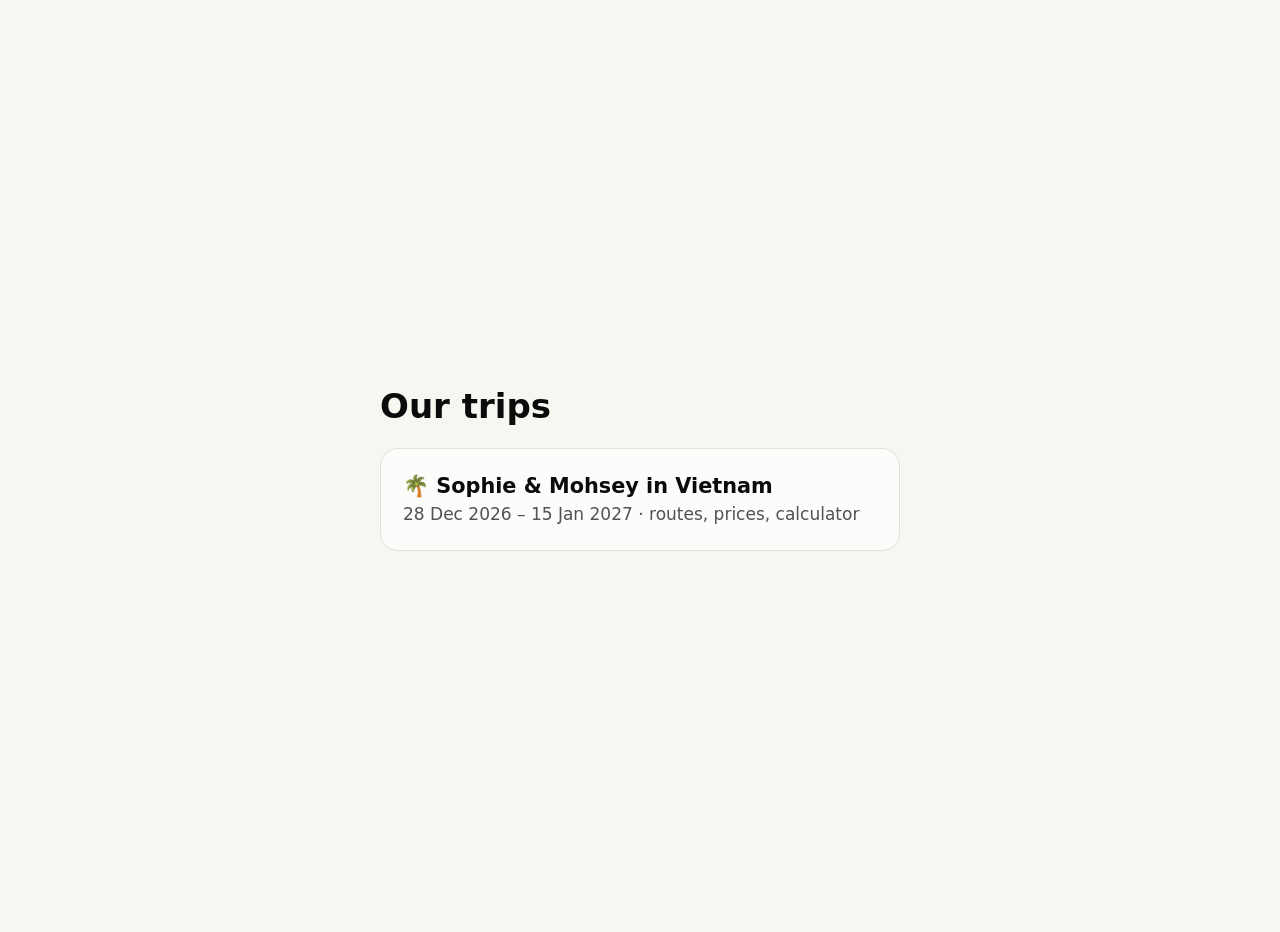
==== index.html @ b3d0525c "Add Sophie & Mohsey in Vietnam trip planner Static site with re-checked prices, airline comparison, " ====
<!doctype html>
<html lang="en"><head><meta charset="utf-8"><meta name="viewport" content="width=device-width, initial-scale=1">
<title>Our trips</title><meta name="robots" content="noindex">
<style>
:root{color-scheme:light dark}
body{margin:0;min-height:100dvh;display:grid;place-items:center;font:17px/1.5 system-ui,sans-serif;background:#f7f6f1;color:#0b0b0b;padding:16px}
@media(prefers-color-scheme:dark){body{background:#0d0d0d;color:#f0efec}a.card{background:#1a1a19!important;border-color:#2c2c2a!important}}
main{max-width:520px;width:100%}h1{margin:0 0 16px}
a.card{display:block;text-decoration:none;color:inherit;background:#fcfcfb;border:1px solid #e1e0d9;border-radius:18px;padding:22px}
a.card:hover{border-color:#0f7c72}a.card b{font-size:1.3rem}a.card span{display:block;opacity:.7}
</style></head>
<body><main><h1>Our trips</h1>
<a class="card" href="vietnam/"><b>🌴 Sophie &amp; Mohsey in Vietnam</b><span>28 Dec 2026 – 15 Jan 2027 · routes, prices, calculator</span></a>
</main></body></html>
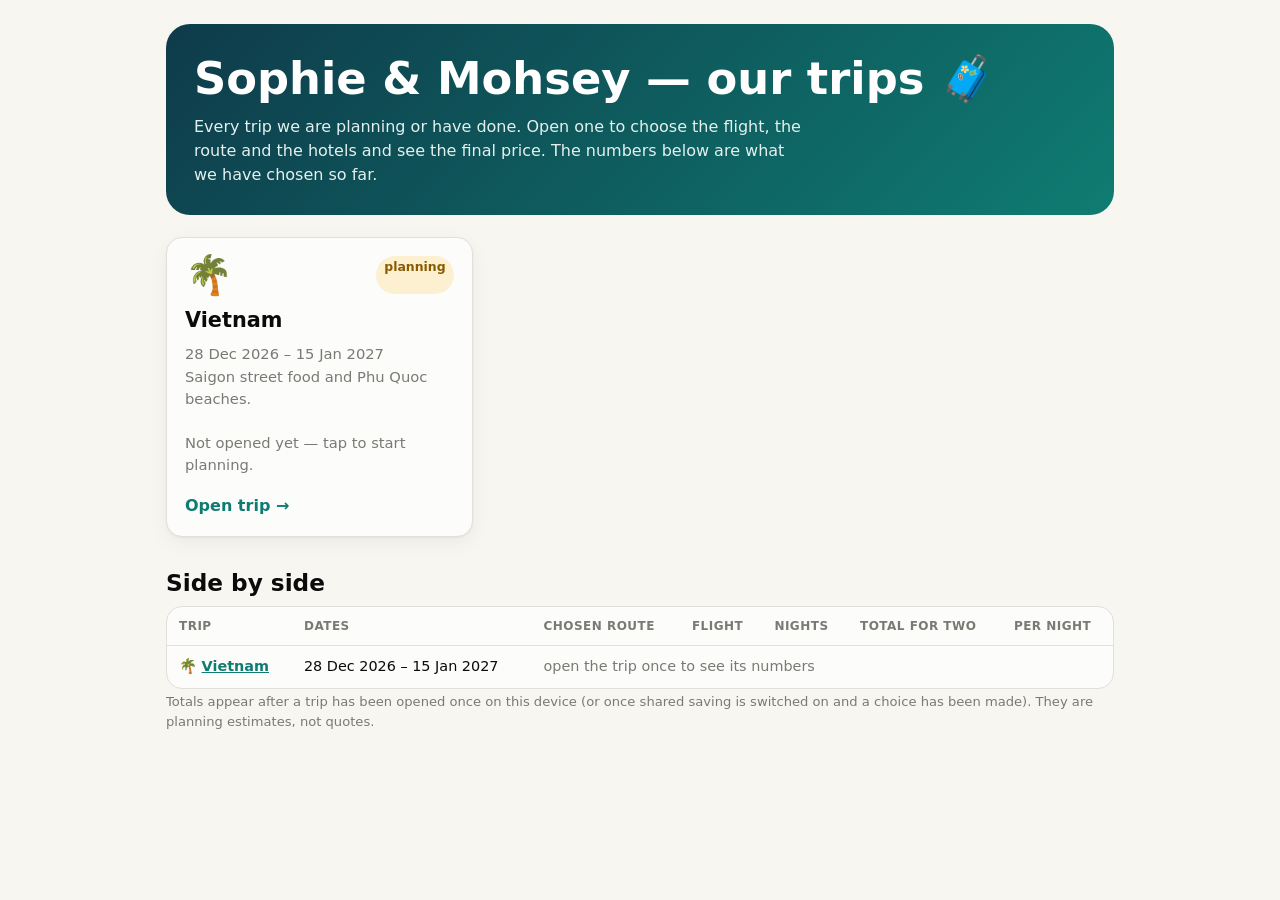
==== commit ce9fe616: "Restructure into a shared engine with one data file per trip and a trips home page Co-Authored-By: C" ====
--- a/index.html
+++ b/index.html
@@ -1,14 +1,36 @@
 <!doctype html>
 <html lang="en"><head><meta charset="utf-8"><meta name="viewport" content="width=device-width, initial-scale=1">
-<title>Our trips</title><meta name="robots" content="noindex">
+<title>Sophie &amp; Mohsey — our trips</title><meta name="robots" content="noindex">
+<link rel="icon" href="data:image/svg+xml,<svg xmlns='http://www.w3.org/2000/svg' viewBox='0 0 100 100'><text y='.9em' font-size='90'>🧳</text></svg>">
+<link rel="stylesheet" href="shared/styles.css">
 <style>
-:root{color-scheme:light dark}
-body{margin:0;min-height:100dvh;display:grid;place-items:center;font:17px/1.5 system-ui,sans-serif;background:#f7f6f1;color:#0b0b0b;padding:16px}
-@media(prefers-color-scheme:dark){body{background:#0d0d0d;color:#f0efec}a.card{background:#1a1a19!important;border-color:#2c2c2a!important}}
-main{max-width:520px;width:100%}h1{margin:0 0 16px}
-a.card{display:block;text-decoration:none;color:inherit;background:#fcfcfb;border:1px solid #e1e0d9;border-radius:18px;padding:22px}
-a.card:hover{border-color:#0f7c72}a.card b{font-size:1.3rem}a.card span{display:block;opacity:.7}
+.wrap{max-width:980px;margin:0 auto;padding:24px 16px 60px}.hello{background:linear-gradient(135deg,var(--hero1),var(--hero2));color:#fff;border-radius:24px;padding:28px;margin-bottom:22px}
+.hello h1{font-size:clamp(1.8rem,5vw,2.8rem);margin:0 0 .2em}.hello p{color:#e3f1ee;margin:0;max-width:60ch}
+.tripcard{display:flex;flex-direction:column;gap:6px;text-decoration:none;color:var(--ink)}.tripcard:hover{border-color:var(--accent)}
+.tripcard .em{font-size:2.4rem;line-height:1}.tripcard h2{margin:0;font-size:1.3rem}.tripcard .tot{font-size:1.7rem;font-weight:800;margin-top:6px}.tripcard .go{margin-top:auto;color:var(--accent);font-weight:700}
 </style></head>
-<body><main><h1>Our trips</h1>
-<a class="card" href="vietnam/"><b>🌴 Sophie &amp; Mohsey in Vietnam</b><span>28 Dec 2026 – 15 Jan 2027 · routes, prices, calculator</span></a>
-</main></body></html>
+<body><div class="wrap">
+<div class="hello"><h1>Sophie &amp; Mohsey — our trips 🧳</h1><p>Every trip we are planning or have done. Open one to choose the flight, the route and the hotels and see the final price. The numbers below are what we have chosen so far.</p></div>
+<div class="grid3" id="trips"></div>
+<h2>Side by side</h2>
+<div class="tablewrap"><table class="tbl"><thead><tr><th>Trip</th><th>Dates</th><th>Chosen route</th><th>Flight</th><th>Nights</th><th>Total for two</th><th>Per night</th></tr></thead><tbody id="cmp"></tbody></table></div>
+<p class="muted small">Totals appear after a trip has been opened once on this device (or once shared saving is switched on and a choice has been made). They are planning estimates, not quotes.</p>
+</div>
+<script src="trips.js"></script>
+<script>
+(function(){
+  var esc=function(s){return String(s==null?'':s).replace(/[&<>"']/g,function(c){return {'&':'&amp;','<':'&lt;','>':'&gt;','"':'&quot;',"'":'&#39;'}[c]})};
+  var eur=function(n){return '€'+Math.round(n).toLocaleString('en-US')};
+  var th=null;try{th=JSON.parse(localStorage.getItem('smv.theme'))}catch(e){} if(th)document.documentElement.dataset.theme=th;
+  var ST={idea:['info','idea'],planning:['warn','planning'],booked:['good','booked'],done:['good','done ✓']};
+  var sum=function(k){try{return JSON.parse(localStorage.getItem('trips.summary.'+k))}catch(e){return null}};
+  var T=window.TRIPS||[];
+  document.getElementById('trips').innerHTML=T.map(function(t){var s=sum(t.key),st=ST[t.status]||ST.idea;
+    return '<a class="card tripcard" href="'+esc(t.key)+'/"><div class="tip-top"><span class="em">'+t.emoji+'</span><span class="status '+st[0]+'">'+st[1]+'</span></div><h2>'+esc(t.country)+'</h2><p class="muted">'+esc(t.dates)+'<br>'+esc(t.blurb)+'</p>'+
+      (s?'<div class="tot">'+eur(s.total)+' <small class="muted" style="font-size:.8rem;font-weight:500">for two</small></div><p class="muted small">'+esc(s.route)+' · '+esc(s.flight)+'</p>':'<p class="muted small">Not opened yet — tap to start planning.</p>')+'<span class="go">Open trip →</span></a>'}).join('');
+  var fmt=function(iso){return new Date(iso+'T00:00:00Z').toLocaleDateString('en-GB',{day:'numeric',month:'short',year:'numeric',timeZone:'UTC'})};
+  document.getElementById('cmp').innerHTML=T.map(function(t){var s=sum(t.key);
+    return '<tr><td>'+t.emoji+' <b><a href="'+esc(t.key)+'/">'+esc(t.country)+'</a></b></td>'+(s?'<td>'+fmt(s.d0)+' – '+fmt(s.d1)+'</td><td>'+esc(s.route)+'</td><td>'+esc(s.flight)+'</td><td>'+s.nights+'</td><td><b>'+eur(s.total)+'</b></td><td>'+eur(s.total/s.nights)+'</td>':'<td>'+esc(t.dates)+'</td><td colspan="5" class="muted">open the trip once to see its numbers</td>')+'</tr>'}).join('');
+})();
+</script>
+</body></html>
--- a/shared/styles.css
+++ b/shared/styles.css
@@ -0,0 +1,231 @@
+:root{
+  color-scheme:light;
+  --bg:#f7f6f1; --card:#fcfcfb; --ink:#0b0b0b; --ink2:#52514e; --muted:#7b7973; --line:#e1e0d9; --axis:#c3c2b7;
+  --accent:#0f7c72; --accent-ink:#fff; --accent-soft:#e2f2ee; --hero1:#0e3b4a; --hero2:#0f7c72; --sun:#f2b866;
+  --s1:#2a78d6; --s1-soft:#9ec5f4; --s2:#eb6834; --s3:#1baf7a; --s4:#eda100; --s5:#e87ba4; --s6:#008300; --s7:#6250d6; --s8:#e34948; --neutral:#b5b3aa;
+  --good:#006300; --good-bg:#e3f4e3; --warn:#8a5a00; --warn-bg:#fdf0d0; --bad:#a82424; --bad-bg:#fbe3e3; --info:#1c5cab; --info-bg:#e3eefb;
+  --band:rgba(15,124,114,.13); --shadow:0 1px 2px rgba(0,0,0,.05),0 6px 20px rgba(0,0,0,.05); --r:16px;
+}
+@media (prefers-color-scheme:dark){:root:not([data-theme="light"]){
+  color-scheme:dark;
+  --bg:#0d0d0d; --card:#1a1a19; --ink:#f0efec; --ink2:#c3c2b7; --muted:#96948d; --line:#2c2c2a; --axis:#383835;
+  --accent:#3fc2b3; --accent-ink:#06211e; --accent-soft:#12302c; --hero1:#0a2a35; --hero2:#0c5a53;
+  --s1:#3987e5; --s1-soft:#1c5cab; --s2:#d95926; --s3:#199e70; --s4:#c98500; --s5:#d55181; --s6:#0ca30c; --s7:#9085e9; --s8:#e66767; --neutral:#6b6a64;
+  --good:#5bd15b; --good-bg:#123312; --warn:#fab219; --warn-bg:#3a2c08; --bad:#f08a8a; --bad-bg:#3d1616; --info:#86b6ef; --info-bg:#10294a;
+  --band:rgba(63,194,179,.16); --shadow:0 1px 2px rgba(0,0,0,.4);
+}}
+:root[data-theme="dark"]{
+  color-scheme:dark;
+  --bg:#0d0d0d; --card:#1a1a19; --ink:#f0efec; --ink2:#c3c2b7; --muted:#96948d; --line:#2c2c2a; --axis:#383835;
+  --accent:#3fc2b3; --accent-ink:#06211e; --accent-soft:#12302c; --hero1:#0a2a35; --hero2:#0c5a53;
+  --s1:#3987e5; --s1-soft:#1c5cab; --s2:#d95926; --s3:#199e70; --s4:#c98500; --s5:#d55181; --s6:#0ca30c; --s7:#9085e9; --s8:#e66767; --neutral:#6b6a64;
+  --good:#5bd15b; --good-bg:#123312; --warn:#fab219; --warn-bg:#3a2c08; --bad:#f08a8a; --bad-bg:#3d1616; --info:#86b6ef; --info-bg:#10294a;
+  --band:rgba(63,194,179,.16); --shadow:0 1px 2px rgba(0,0,0,.4);
+}
+*{box-sizing:border-box}
+html{-webkit-text-size-adjust:100%}
+body{margin:0;background:var(--bg);color:var(--ink);font:16px/1.5 system-ui,-apple-system,"Segoe UI",Roboto,sans-serif}
+h1,h2,h3,h4{line-height:1.2;margin:0 0 .4em;text-wrap:balance}
+h2{font-size:1.45rem;margin-top:2rem} h3{font-size:1.05rem} h4{font-size:.95rem;margin-top:1rem;color:var(--ink2)}
+p{margin:.3em 0 .8em} a{color:var(--accent)} small,.small{font-size:.82rem} .muted{color:var(--muted)}
+main{max-width:1180px;margin:0 auto;padding:16px 16px 60px}
+footer{text-align:center;color:var(--muted);font-size:.85rem;padding:24px 16px 40px}
+
+.top{display:flex;justify-content:space-between;align-items:center;gap:12px;padding:10px 16px;max-width:1180px;margin:0 auto}
+.brand{display:flex;gap:10px;align-items:center}.brand small{display:block;color:var(--muted)}.logo{font-size:1.7rem}
+.top-actions{display:flex;gap:6px}
+.tabs{position:sticky;top:0;z-index:20;display:flex;gap:4px;overflow-x:auto;padding:8px 16px;background:color-mix(in srgb,var(--bg) 92%,transparent);backdrop-filter:blur(8px);border-bottom:1px solid var(--line);scrollbar-width:none}
+.tabs::-webkit-scrollbar{display:none}
+@media(min-width:1212px){.tabs{justify-content:center}}
+.tabs button{flex:none;border:0;background:none;color:var(--ink2);font:inherit;font-weight:600;padding:8px 14px;border-radius:999px;cursor:pointer}
+.tabs button:hover{background:var(--accent-soft)}.tabs button.on{background:var(--accent);color:var(--accent-ink)}
+
+.btn{border:1px solid var(--line);background:var(--card);color:var(--ink);font:inherit;font-weight:600;padding:10px 16px;border-radius:999px;cursor:pointer}
+.btn:hover{border-color:var(--accent)}.btn.primary{background:var(--accent);border-color:var(--accent);color:var(--accent-ink)}.btn.small{padding:6px 12px;font-size:.85rem}
+button:focus-visible,[tabindex]:focus-visible,input:focus-visible,select:focus-visible,summary:focus-visible{outline:2px solid var(--accent);outline-offset:2px}
+.card{background:var(--card);border:1px solid var(--line);border-radius:var(--r);padding:18px;box-shadow:var(--shadow)}
+.grid3{display:grid;grid-template-columns:repeat(auto-fill,minmax(290px,1fr));gap:14px}
+.grid2{display:grid;grid-template-columns:repeat(auto-fit,minmax(min(100%,440px),1fr));gap:14px}
+.two{display:grid;grid-template-columns:1fr 1fr;gap:24px}@media(max-width:820px){.two{grid-template-columns:1fr}}
+.head{display:flex;justify-content:space-between;align-items:flex-end;gap:12px;flex-wrap:wrap;margin:8px 0 12px}.head h2,.head h3{margin:0}.head p{margin:.2em 0 0}
+.ico{font-size:1.6rem}
+.pill{display:inline-block;font-size:.72rem;font-weight:700;letter-spacing:.04em;text-transform:uppercase;padding:2px 8px;border-radius:999px;background:var(--line);color:var(--ink2)}
+.pill.accent{background:var(--accent);color:var(--accent-ink)}
+.status{display:inline-block;font-size:.78rem;font-weight:700;padding:2px 8px;border-radius:999px;white-space:nowrap}
+.status.good{color:var(--good);background:var(--good-bg)}.status.warn{color:var(--warn);background:var(--warn-bg)}.status.bad{color:var(--bad);background:var(--bad-bg)}.status.info{color:var(--info);background:var(--info-bg)}
+.srcs{display:block;font-size:.76rem;color:var(--muted);margin-top:4px}.srcs a{color:var(--muted)}
+.note{background:var(--accent-soft);border-radius:var(--r);padding:12px 16px;margin:10px 0}.note p{margin:.35em 0}
+.dots{color:var(--accent);letter-spacing:1px}.dots i{color:var(--line);font-style:normal}
+.eyebrow{font-size:.78rem;font-weight:700;letter-spacing:.06em;text-transform:uppercase;color:var(--accent)}
+
+.hero{display:grid;grid-template-columns:1.5fr 1fr;gap:20px;align-items:stretch;background:linear-gradient(135deg,var(--hero1),var(--hero2));color:#fff;border-radius:24px;padding:32px;position:relative;overflow:hidden}
+.hero::after{content:"";position:absolute;right:-70px;top:-70px;width:220px;height:220px;border-radius:50%;background:var(--sun);opacity:.85}
+.hero h1{font-size:clamp(2rem,6vw,3.4rem);margin:.1em 0 .3em}.hero .eyebrow{color:#a8e6dc}.hero .lede{color:#e3f1ee;max-width:46ch}
+.hero-cta{display:flex;gap:8px;flex-wrap:wrap;margin-top:14px}.hero .btn{border-color:transparent}.hero .btn.primary{background:var(--sun);color:#3a2500}
+.hero-card{position:relative;z-index:1;background:var(--card);color:var(--ink);border-radius:var(--r);padding:18px;align-self:center;box-shadow:var(--shadow)}
+.hero-card small{color:var(--muted);display:block}.hero-card .big{font-size:2.2rem;font-weight:800;line-height:1.1}
+@media(max-width:820px){.hero{grid-template-columns:1fr;padding:22px}}
+
+.tablewrap{overflow-x:auto;border:1px solid var(--line);border-radius:var(--r);background:var(--card)}
+.tbl{border-collapse:collapse;width:100%;font-size:.9rem;min-width:640px}
+.tbl th{text-align:left;font-size:.75rem;text-transform:uppercase;letter-spacing:.04em;color:var(--muted);padding:10px 12px;border-bottom:1px solid var(--line);white-space:nowrap}
+.tbl td{padding:10px 12px;border-bottom:1px solid var(--line);vertical-align:top}.tbl tr:last-child td{border-bottom:0}
+.tbl td.best{background:var(--good-bg);font-weight:700}.tbl tr.sel td{background:var(--accent-soft)}
+.tbl small{color:var(--muted)}
+
+.route{cursor:pointer;display:flex;flex-direction:column;gap:6px;transition:transform .12s,border-color .12s}.route:hover{transform:translateY(-2px);border-color:var(--accent)}
+.route.rec{border-color:var(--accent);border-width:2px}
+.route-top{display:flex;gap:8px;align-items:center}.route-top .status{margin-left:auto}
+.rid{display:inline-grid;place-items:center;width:30px;height:30px;border-radius:9px;background:var(--hero1);color:#fff;font-weight:800}.rid.big{width:46px;height:46px;font-size:1.4rem;flex:none}
+.route-path{display:flex;flex-wrap:wrap;gap:4px;align-items:center;font-weight:600}.route-path span{background:var(--accent-soft);border-radius:8px;padding:2px 8px}.route-path i{color:var(--muted);font-style:normal}
+.route-price{font-size:1.6rem;font-weight:800}.route-price small{font-size:.78rem;font-weight:500;color:var(--muted)}
+.route-facts{display:flex;flex-wrap:wrap;gap:4px 12px;font-size:.85rem;color:var(--ink2)}.more{margin-top:auto;font-size:.85rem;font-weight:600;color:var(--accent)}
+
+dialog{border:0;border-radius:22px;padding:0;width:min(1060px,calc(100vw - 16px));max-height:calc(100dvh - 16px);background:var(--bg);color:var(--ink)}
+dialog::backdrop{background:rgba(0,0,0,.5)}#dlg-body{padding:22px}@media(max-width:600px){#dlg-body{padding:14px}}
+.det-head{display:flex;gap:12px;align-items:center}.det-head h2{margin:0}.det-head p{margin:0}
+.det-actions{display:flex;gap:8px;flex-wrap:wrap;margin-top:16px}
+.tiles{display:grid;grid-template-columns:repeat(auto-fit,minmax(150px,1fr));gap:10px;margin:14px 0}
+.tile{background:var(--card);border:1px solid var(--line);border-radius:12px;padding:10px 12px;display:flex;flex-direction:column;gap:2px;align-items:flex-start}
+.tile small{color:var(--muted)}.tile b{font-size:1.4rem}.tile b span{font-size:.9rem;font-weight:500;color:var(--muted)}.tile .muted{font-size:.75rem}
+
+.tl{list-style:none;margin:0 0 12px;padding:0}
+.tl-stop{display:flex;gap:10px;align-items:center;background:var(--card);border:1px solid var(--line);border-radius:12px;padding:10px 12px}
+.tl-stop>div{flex:1;font-size:.9rem}.tl-emoji{font-size:1.5rem}.tl-n{font-size:1.3rem;font-weight:800;text-align:right;white-space:nowrap}.tl-n small{font-size:.7rem;font-weight:500;color:var(--muted)}
+.tl-leg{font-size:.82rem;color:var(--ink2);padding:6px 0 6px 22px;margin-left:22px;border-left:2px dashed var(--axis)}
+.pros,.cons{margin:.2em 0 1em;padding-left:0;list-style:none}.pros li,.cons li{padding-left:1.5em;position:relative;margin:.3em 0;font-size:.92rem}
+.pros li::before{content:"✓";position:absolute;left:0;color:var(--good);font-weight:800}.cons li::before{content:"!";position:absolute;left:.25em;color:var(--warn);font-weight:800}
+
+.lines{border:1px solid var(--line);border-radius:12px;background:var(--card);overflow:hidden}
+.line summary,.line.total,.line.pp{display:flex;align-items:center;gap:8px;padding:10px 12px;cursor:pointer;list-style:none}
+.line summary::-webkit-details-marker{display:none}.line summary::after{content:"＋";color:var(--muted);margin-left:6px;font-size:.8rem}.line[open] summary::after{content:"－"}
+.line summary i{width:12px;height:12px;border-radius:4px;flex:none}.line summary span,.line.total span,.line.pp span{flex:1}
+.line+.line,.lines details+details{border-top:1px solid var(--line)}
+.line.total{background:var(--hero1);color:#fff;font-size:1.1rem;cursor:default}.line.pp{cursor:default;color:var(--ink2);font-size:.9rem}
+.line-body{padding:4px 12px 10px 32px;background:var(--bg)}
+.sub>div{display:flex;justify-content:space-between;gap:8px;font-size:.9rem;margin-top:8px}.sub p{font-size:.8rem;color:var(--ink2);margin:.1em 0}
+
+.legend{display:flex;flex-wrap:wrap;gap:4px 14px;font-size:.78rem;color:var(--ink2);margin-bottom:10px}.legend i{display:inline-block;width:10px;height:10px;border-radius:3px;margin-right:5px}
+.bars{display:flex;flex-direction:column;gap:6px}
+.bar-row{display:grid;grid-template-columns:minmax(90px,150px) 1fr;gap:10px;align-items:center;font-size:.85rem}
+.bar-label{color:var(--ink2);overflow:hidden;text-overflow:ellipsis;white-space:nowrap}.bar-row.hl .bar-label{color:var(--ink);font-weight:700}
+.bar-track{position:relative;height:22px;display:flex;align-items:center;gap:8px;border-left:1px solid var(--axis);border-radius:0 4px 4px 0}
+.bar-fill{height:16px;border-radius:0 4px 4px 0;flex:none}
+.bar-val{font-weight:600;white-space:nowrap;font-variant-numeric:tabular-nums}.bar-val small{color:var(--muted);font-weight:500}
+.stack{display:flex;gap:2px;height:16px;flex:none}.stack span{min-width:2px}.stack span:last-child{border-radius:0 4px 4px 0}.stack span:hover{filter:brightness(1.12)}
+.ref{position:absolute;top:-3px;bottom:-3px;border-left:2px dashed var(--bad);z-index:1;pointer-events:none}
+.range{position:absolute;height:10px;border-radius:5px;opacity:.45}.dot{position:absolute;width:12px;height:12px;border-radius:50%;background:var(--s1);border:2px solid var(--card);transform:translateX(-50%)}
+.bar-note{font-size:.75rem;color:var(--muted);margin-top:4px}.bandkey{display:inline-block;width:14px;height:10px;background:var(--band);vertical-align:middle}
+#tip{position:fixed;z-index:99;background:var(--ink);color:var(--bg);font-size:.8rem;padding:6px 10px;border-radius:8px;pointer-events:none;max-width:280px}
+
+.seg{display:inline-flex;background:var(--line);border-radius:999px;padding:3px;flex-wrap:wrap}
+.seg button{border:0;background:none;font:inherit;font-size:.85rem;font-weight:600;color:var(--ink2);padding:6px 12px;border-radius:999px;cursor:pointer}
+.seg button.on{background:var(--card);color:var(--ink);box-shadow:0 1px 2px rgba(0,0,0,.15)}
+.controls{display:flex;flex-direction:column;gap:10px;margin:10px 0 14px}.ctl{display:flex;gap:10px;align-items:center;flex-wrap:wrap;margin:8px 0;font-size:.9rem}
+.chips{display:flex;flex-wrap:wrap;gap:6px}
+.chip{display:inline-flex;gap:6px;align-items:center;border:1px solid var(--line);background:var(--card);border-radius:999px;padding:6px 12px;font:inherit;font-size:.85rem;color:var(--ink);cursor:pointer}
+.chip.on{background:var(--accent);border-color:var(--accent);color:var(--accent-ink)}.chip input{accent-color:var(--accent)}
+input[type=search],select,input[type=number]{font:inherit;color:var(--ink);background:var(--card);border:1px solid var(--axis);border-radius:10px;padding:8px 10px;max-width:100%}
+input[type=search]{width:100%;max-width:420px}input[type=range]{width:100%;accent-color:var(--accent)}
+
+.mode-price{font-size:1.4rem;font-weight:800}.mode-price small{font-size:.75rem;font-weight:500;color:var(--muted)}
+.mode dl{display:grid;grid-template-columns:auto 1fr;gap:2px 12px;font-size:.88rem;margin:.6em 0}.mode dt{color:var(--muted)}.mode dd{margin:0;font-weight:600}
+.pricechip{display:inline-block;background:var(--accent-soft);border-radius:8px;padding:2px 8px;font-weight:600;font-size:.88rem}
+.card p{font-size:.92rem}
+
+.calc{display:grid;grid-template-columns:minmax(0,1.1fr) minmax(0,1fr);gap:16px;align-items:start}
+#calc-inputs{display:flex;flex-direction:column;gap:12px}
+.sticky{position:sticky;top:60px;max-height:calc(100dvh - 72px);overflow:auto}
+@media(max-width:900px){.calc{grid-template-columns:1fr}.sticky{position:static;max-height:none}#calc-result{order:-1}}
+.stoprow{display:flex;gap:6px;align-items:center;margin-bottom:8px;flex-wrap:wrap}.stoprow select{flex:1;min-width:150px}
+.stepper{display:inline-flex;align-items:center;border:1px solid var(--axis);border-radius:10px;overflow:hidden}
+.stepper button{border:0;background:var(--accent-soft);color:var(--ink);font:inherit;font-weight:800;width:36px;height:36px;cursor:pointer}.stepper output{width:34px;text-align:center;font-weight:700}
+.icon{border:1px solid var(--line);background:var(--card);color:var(--ink2);border-radius:8px;width:32px;height:32px;cursor:pointer}.icon:disabled{opacity:.3}
+.field{display:block;font-size:.88rem;color:var(--ink2);margin:10px 0}.field select,.field input[type=number]{display:block;width:100%;margin-top:4px}.field output{float:right;font-weight:700;color:var(--ink)}
+.check{display:flex;gap:8px;align-items:flex-start;padding:6px 0;font-size:.9rem;cursor:pointer}.check input{margin-top:4px;accent-color:var(--accent);flex:none}.check span{flex:1}.check small{display:block;color:var(--muted)}.check b{white-space:nowrap}
+.todo input:checked+span{text-decoration:line-through;color:var(--muted)}
+.mini{width:100%;border-collapse:collapse;font-size:.88rem;margin-top:8px}.mini th{font-size:.72rem;color:var(--muted);text-align:left;font-weight:600}.mini td{padding:3px 6px 3px 0}.mini input{width:100%;min-width:60px}
+.total-big{font-size:2.6rem;font-weight:800;line-height:1.1}
+.gauge{position:relative;height:22px;background:var(--line);border-radius:6px;margin-top:12px;display:flex;align-items:center}.gauge .stack{height:22px}.gauge .stack span:first-child{border-radius:6px 0 0 6px}
+.gauge-band{position:absolute;top:0;bottom:0;background:var(--band)}.gauge-lbl{display:flex;justify-content:space-between;font-size:.75rem;color:var(--muted);margin:4px 0 10px}
+.minitiles{display:flex;flex-wrap:wrap;gap:6px 14px;font-size:.85rem;color:var(--ink2);margin-bottom:6px}
+.tip-top{display:flex;justify-content:space-between;gap:6px;margin-bottom:8px;flex-wrap:wrap}
+.sources{font-size:.85rem;columns:2;column-gap:32px;padding-left:1.4em}@media(max-width:700px){.sources{columns:1}}.sources li{margin:.3em 0;break-inside:avoid}
+
+body.print .tabs,body.print .top-actions,body.print footer{display:none}
+body.print main{max-width:none;padding:0 4px}body.print .tabpane{break-before:page}body.print #overview{break-before:auto}
+body.print .card,body.print .tablewrap,body.print .bar-row,body.print tr{break-inside:avoid}body.print .pb{break-before:page;margin-top:0}
+body.print .card{box-shadow:none}body.print .tbl{min-width:0;font-size:.78rem}body.print .sticky{position:static;max-height:none}body.print .calc{grid-template-columns:1fr 1fr}
+body.print .hero{print-color-adjust:exact;-webkit-print-color-adjust:exact}body.print *{print-color-adjust:exact;-webkit-print-color-adjust:exact}
+
+.stackcol{display:flex;flex-direction:column;gap:12px}
+.tablewrap.flat{border:0;border-radius:0;background:none}
+.num{text-align:right;font-variant-numeric:tabular-nums;white-space:nowrap}
+.ovtbl td,.sumtbl td{padding:5px 8px 5px 0;border-bottom:1px solid var(--line);vertical-align:middle}.ovtbl input{width:96px}.ovtbl small{color:var(--muted)}
+input.set{border-color:var(--accent);background:var(--accent-soft);font-weight:700}
+.sumtbl{margin-bottom:14px}.sumtbl th.num,.sumtbl th{white-space:nowrap}
+body.print #mine,body.print #calc{display:none}
+body.print .tips .card{padding:10px}body.print .grid3{grid-template-columns:repeat(3,1fr)}body.print .pb{break-before:auto;margin-top:14px}body.print .det-head{break-after:avoid}
+.bar-track{margin-right:64px}
+.stack{min-width:0}
+@media(max-width:900px){.calc{grid-template-columns:minmax(0,1fr)}}
+select{min-width:0;width:100%}.stoprow select{width:auto}
+@media(max-width:520px){.bar-row{grid-template-columns:minmax(70px,96px) 1fr}.hero h1{font-size:2rem}}
+
+.savers{border:1px solid var(--line);border-radius:14px;padding:12px;margin:12px 0;background:var(--bg)}
+.saver{display:flex;gap:10px;align-items:center;width:100%;text-align:left;font:inherit;color:var(--ink);background:var(--card);border:1px solid var(--line);border-radius:12px;padding:9px 12px;margin-bottom:6px;cursor:pointer}
+.saver:hover{border-color:var(--accent)}.saver.on{background:var(--accent-soft);border-color:var(--accent)}
+.sv-ico{font-size:1.2rem;width:26px;text-align:center;flex:none}.sv-txt{flex:1;min-width:0}.sv-txt b{display:block;font-size:.92rem}.sv-txt small{display:block;color:var(--muted);font-size:.78rem}
+.sv-amt{font-weight:800;color:var(--good);white-space:nowrap;font-variant-numeric:tabular-nums}.saver.on .sv-amt{color:var(--ink2);font-weight:600;font-size:.8rem}
+.moretips{margin-top:8px;font-size:.88rem}.moretips summary{cursor:pointer;color:var(--accent);font-weight:600}
+.hotelmini{list-style:none;padding:0;margin:.2em 0 .8em;font-size:.88rem}.hotelmini li{display:flex;gap:8px;justify-content:space-between;padding:4px 0;border-bottom:1px solid var(--line);flex-wrap:wrap}.hotelmini li span:last-child{white-space:nowrap;font-weight:600}
+.hotel h3{margin-bottom:0}.hotel .det-actions{margin-top:10px}
+
+.hotel.chosen{border:2px solid var(--accent)}.hotelmini li.chosen{color:var(--accent)}
+.addgrid{display:grid;grid-template-columns:repeat(auto-fit,minmax(180px,1fr));gap:0 12px}.addhotel{margin-top:16px}.addhotel input{width:100%;display:block;margin-top:4px}
+input[type=text],input[type=url]{font:inherit;color:var(--ink);background:var(--card);border:1px solid var(--axis);border-radius:10px;padding:8px 10px;max-width:100%}
+.sumtbl select{max-width:340px}
+
+.tripctl{margin:6px 0 12px}.tripctl .stepper button:disabled{opacity:.35}
+.flightsum{border:2px solid var(--accent);margin-bottom:8px}.fs-row{display:flex;justify-content:space-between;gap:12px;align-items:flex-end;flex-wrap:wrap;margin-top:4px}.fs-row h3{margin:0;font-size:1.3rem}.fs-row p{margin:0}
+.fs-price b{font-size:2rem;line-height:1}.fs-price small{color:var(--muted)}.flightsum input{display:block;width:100%;max-width:260px;margin-top:4px}
+.flist{display:flex;flex-direction:column;gap:8px}.frow{background:var(--card);border:1px solid var(--line);border-radius:14px;overflow:hidden}.frow.on{border:2px solid var(--accent);background:var(--accent-soft)}
+.fpick{display:flex;gap:12px;align-items:center;width:100%;text-align:left;font:inherit;color:var(--ink);background:none;border:0;padding:12px 14px;cursor:pointer}
+.radio{width:20px;height:20px;border-radius:50%;border:2px solid var(--axis);flex:none}.frow.on .radio{border-color:var(--accent);background:radial-gradient(var(--accent) 45%,transparent 50%)}
+.f-main{flex:1;min-width:0}.f-main small{display:block;color:var(--muted)}.f-main .pill{margin-left:4px}
+.f-price{text-align:right;display:flex;flex-direction:column;align-items:flex-end;gap:2px}.f-price b{font-size:1.25rem}.f-price small{color:var(--muted);margin-top:-4px}
+.frow details{padding:0 14px 0 46px;font-size:.85rem}.frow details summary{cursor:pointer;color:var(--accent);padding-bottom:8px}.frow details p{color:var(--ink2)}
+.fold{margin-top:12px}.fold summary{cursor:pointer}.fold p{font-size:.92rem}
+@media(max-width:520px){.f-price .status{white-space:normal;text-align:right;max-width:110px}}
+
+.tripctl label{display:inline-flex;gap:6px;align-items:center;font-size:.88rem;color:var(--ink2)}input[type=date]{font:inherit;color:var(--ink);background:var(--card);border:1px solid var(--axis);border-radius:10px;padding:6px 8px}
+.card.dates{border:2px solid var(--accent)}
+
+.must{background:#fff1e0;border:2px solid #eb6834;border-radius:var(--r);padding:16px 18px;margin-bottom:22px;color:#3a1c05}
+.must h2{margin-top:0;color:#b8430f}.must .check small{color:#6b4423}.must .srcs,.must .srcs a{color:#6b4423}
+.must em{font-style:normal;font-size:.72rem;font-weight:700;text-transform:uppercase;letter-spacing:.04em;background:#eb6834;color:#fff;border-radius:999px;padding:2px 8px;margin-left:6px;white-space:nowrap}
+.must .check input{accent-color:#eb6834}.must .todo input:checked+span{color:#8a6a50}
+.mustbar{display:block;margin-top:16px;background:#fff1e0;border:2px solid #eb6834;border-radius:var(--r);padding:12px 16px;color:#3a1c05;text-decoration:none}.mustbar b{color:#b8430f}
+@media (prefers-color-scheme:dark){:root:not([data-theme="light"]) .must,:root:not([data-theme="light"]) .mustbar{background:#3a1e0c;color:#ffe3cc}:root:not([data-theme="light"]) .must h2,:root:not([data-theme="light"]) .mustbar b{color:#ff9b66}:root:not([data-theme="light"]) .must .check small,:root:not([data-theme="light"]) .must .srcs,:root:not([data-theme="light"]) .must .srcs a{color:#e0b99c}}
+:root[data-theme="dark"] .must,:root[data-theme="dark"] .mustbar{background:#3a1e0c;color:#ffe3cc}:root[data-theme="dark"] .must h2,:root[data-theme="dark"] .mustbar b{color:#ff9b66}:root[data-theme="dark"] .must .check small,:root[data-theme="dark"] .must .srcs,:root[data-theme="dark"] .must .srcs a{color:#e0b99c}
+.must em{display:inline-block;margin:2px 0 2px 6px}.check span{min-width:0;overflow-wrap:anywhere}
+.must .check b{white-space:normal}
+
+.flow{display:grid;grid-template-columns:repeat(4,1fr);gap:6px;margin:4px 0 16px}
+.flow a{display:flex;gap:8px;align-items:center;text-decoration:none;color:var(--ink);background:var(--card);border:1px solid var(--line);border-radius:12px;padding:8px 10px;min-width:0}
+.flow a.cur{border:2px solid var(--accent);background:var(--accent-soft)}.fl-n{flex:none;display:inline-grid;place-items:center;width:24px;height:24px;border-radius:50%;background:var(--line);color:var(--ink2);font-weight:800;font-size:.8rem}
+.ok>.fl-n,.ok .fl-n{background:var(--accent);color:var(--accent-ink)}.fl-t{min-width:0}.fl-t b{display:block;font-size:.85rem}.fl-t small{display:block;color:var(--muted);font-size:.74rem;white-space:nowrap;overflow:hidden;text-overflow:ellipsis}
+@media(max-width:700px){.flow{grid-template-columns:repeat(2,1fr)}}
+.steps{list-style:none;margin:12px 0 8px;padding:0;display:flex;flex-direction:column;gap:6px}.steps a{display:flex;gap:10px;align-items:flex-start;text-decoration:none;color:var(--ink);border:1px solid var(--line);border-radius:10px;padding:7px 10px}
+.steps a:hover{border-color:var(--accent)}.steps small{display:block;color:var(--muted)}.steps em{font-style:normal;font-size:.72rem;color:var(--warn);background:var(--warn-bg);border-radius:999px;padding:1px 7px;margin-left:4px}
+.hero-card{align-self:stretch}.route .det-actions{margin-top:auto;align-items:center;justify-content:space-between}.route .more{margin:0}
+.chip.dim{opacity:.6}
+
+.sync.on{color:var(--good)}.sync.busy{color:var(--info)}.sync.off{color:var(--muted)}
+
+.fdates{font-size:.92rem;margin:.6em 0}
+
+.home{display:inline-grid;place-items:center;width:32px;height:32px;border-radius:50%;border:1px solid var(--line);text-decoration:none;color:var(--ink);font-weight:800}
+.tripsw{width:auto;max-width:150px;border-radius:999px;padding:6px 10px;font-size:.85rem}
+.top{flex-wrap:wrap}.brand{min-width:0;flex:1 1 220px}.brand b{overflow-wrap:anywhere}
+@media(max-width:520px){.tripsw{max-width:120px}}
